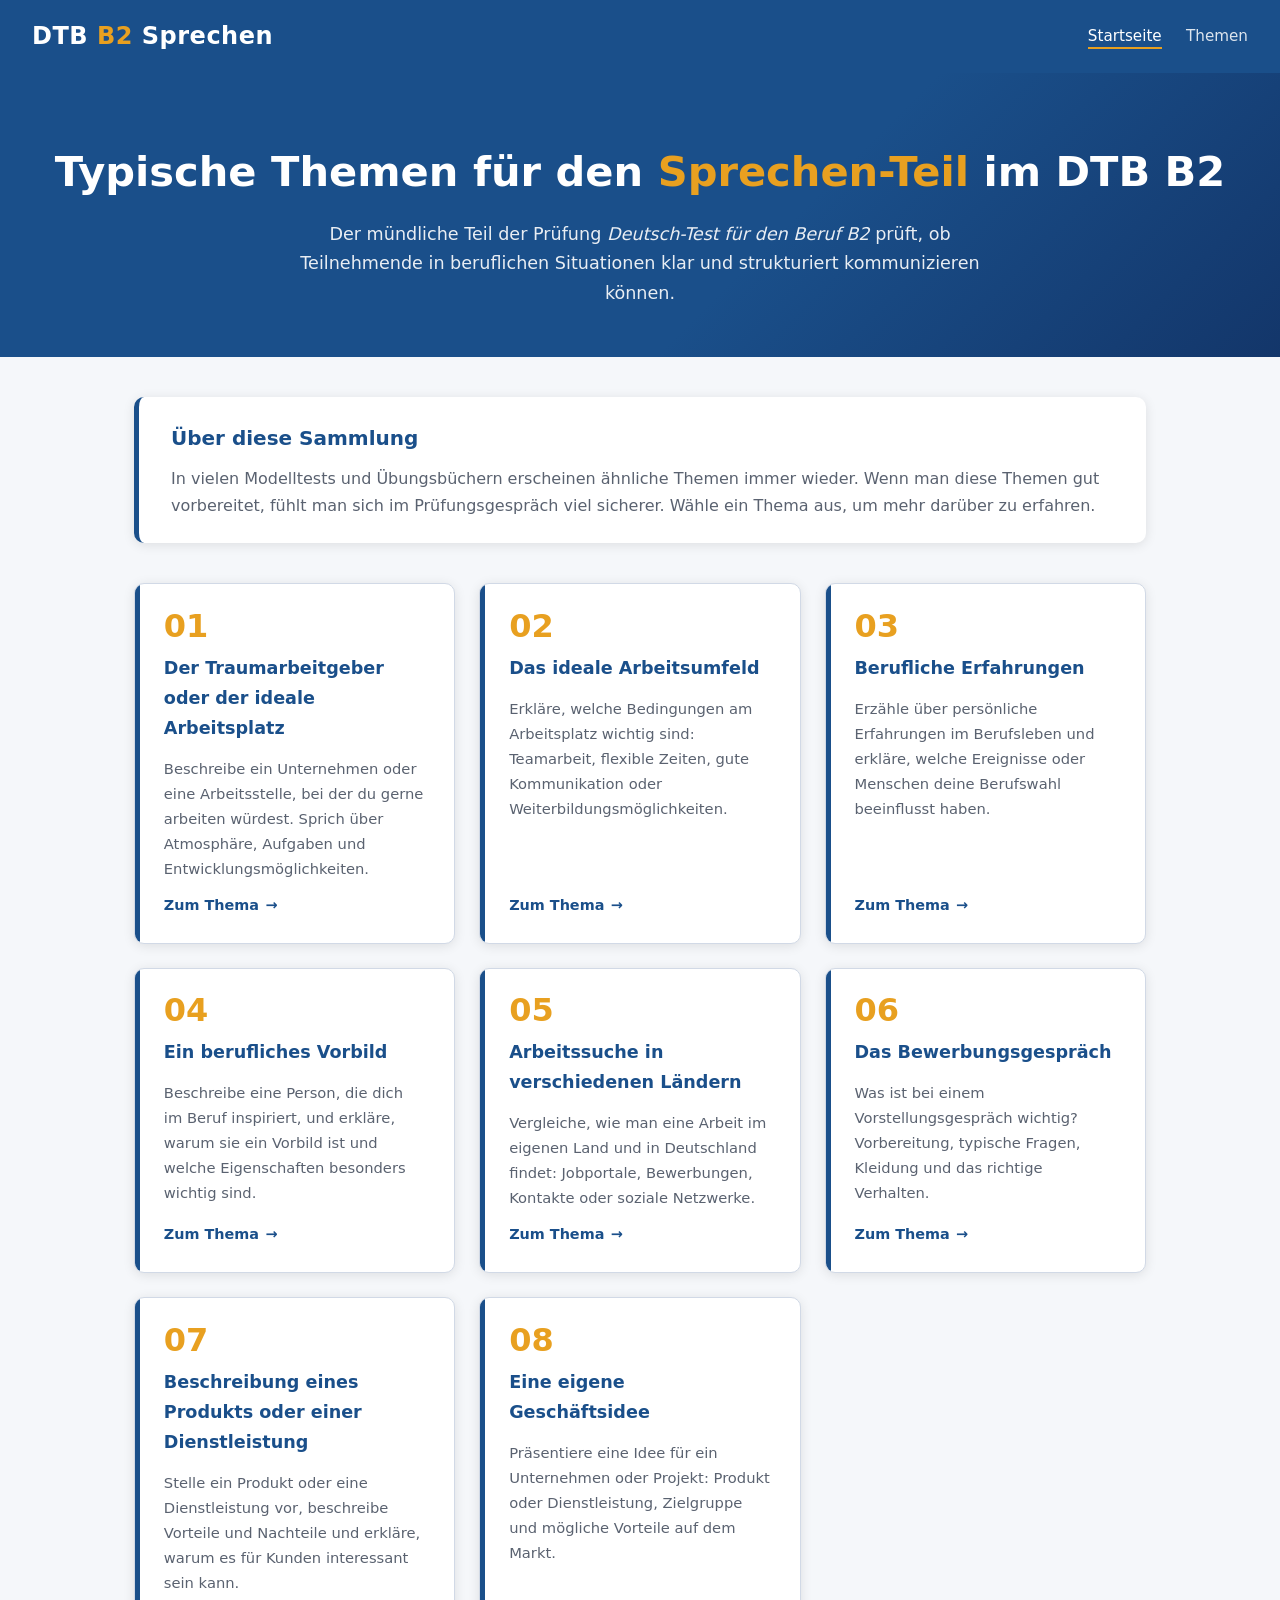
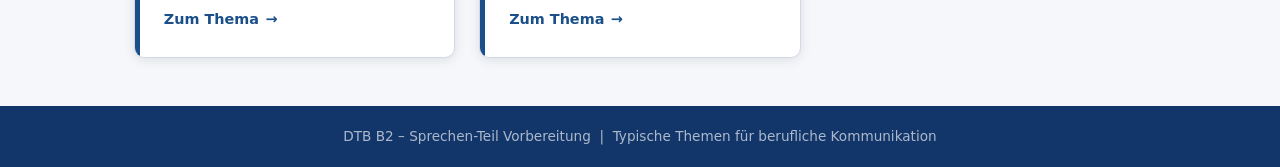
==== index.html @ e563bc87 "Create DTB B2 Sprechen-Teil website with 8 topic pages Co-authored-by: Developer3421 <85111723+Devel" ====
<!DOCTYPE html>
<html lang="de">
<head>
  <meta charset="UTF-8" />
  <meta name="viewport" content="width=device-width, initial-scale=1.0" />
  <title>DTB B2 – Sprechen-Teil: Typische Themen</title>
  <link rel="stylesheet" href="style.css" />
</head>
<body>

  <header class="site-header">
    <span class="logo">DTB <span>B2</span> Sprechen</span>
    <nav>
      <a href="index.html" class="active">Startseite</a>
      <a href="thema1.html">Themen</a>
    </nav>
  </header>

  <section class="hero">
    <h1>Typische Themen für den <span>Sprechen-Teil</span> im DTB B2</h1>
    <p>
      Der mündliche Teil der Prüfung <em>Deutsch-Test für den Beruf B2</em> prüft,
      ob Teilnehmende in beruflichen Situationen klar und strukturiert kommunizieren können.
    </p>
  </section>

  <main>
    <div class="section-intro">
      <h2>Über diese Sammlung</h2>
      <p>
        In vielen Modelltests und Übungsbüchern erscheinen ähnliche Themen immer wieder.
        Wenn man diese Themen gut vorbereitet, fühlt man sich im Prüfungsgespräch viel sicherer.
        Wähle ein Thema aus, um mehr darüber zu erfahren.
      </p>
    </div>

    <div class="topics-grid">

      <div class="topic-card">
        <div class="number">01</div>
        <h3>Der Traumarbeitgeber oder der ideale Arbeitsplatz</h3>
        <p>
          Beschreibe ein Unternehmen oder eine Arbeitsstelle, bei der du gerne arbeiten würdest.
          Sprich über Atmosphäre, Aufgaben und Entwicklungsmöglichkeiten.
        </p>
        <a href="thema1.html" class="card-link">Zum Thema</a>
      </div>

      <div class="topic-card">
        <div class="number">02</div>
        <h3>Das ideale Arbeitsumfeld</h3>
        <p>
          Erkläre, welche Bedingungen am Arbeitsplatz wichtig sind: Teamarbeit, flexible Zeiten,
          gute Kommunikation oder Weiterbildungsmöglichkeiten.
        </p>
        <a href="thema2.html" class="card-link">Zum Thema</a>
      </div>

      <div class="topic-card">
        <div class="number">03</div>
        <h3>Berufliche Erfahrungen</h3>
        <p>
          Erzähle über persönliche Erfahrungen im Berufsleben und erkläre,
          welche Ereignisse oder Menschen deine Berufswahl beeinflusst haben.
        </p>
        <a href="thema3.html" class="card-link">Zum Thema</a>
      </div>

      <div class="topic-card">
        <div class="number">04</div>
        <h3>Ein berufliches Vorbild</h3>
        <p>
          Beschreibe eine Person, die dich im Beruf inspiriert, und erkläre,
          warum sie ein Vorbild ist und welche Eigenschaften besonders wichtig sind.
        </p>
        <a href="thema4.html" class="card-link">Zum Thema</a>
      </div>

      <div class="topic-card">
        <div class="number">05</div>
        <h3>Arbeitssuche in verschiedenen Ländern</h3>
        <p>
          Vergleiche, wie man eine Arbeit im eigenen Land und in Deutschland findet:
          Jobportale, Bewerbungen, Kontakte oder soziale Netzwerke.
        </p>
        <a href="thema5.html" class="card-link">Zum Thema</a>
      </div>

      <div class="topic-card">
        <div class="number">06</div>
        <h3>Das Bewerbungsgespräch</h3>
        <p>
          Was ist bei einem Vorstellungsgespräch wichtig? Vorbereitung,
          typische Fragen, Kleidung und das richtige Verhalten.
        </p>
        <a href="thema6.html" class="card-link">Zum Thema</a>
      </div>

      <div class="topic-card">
        <div class="number">07</div>
        <h3>Beschreibung eines Produkts oder einer Dienstleistung</h3>
        <p>
          Stelle ein Produkt oder eine Dienstleistung vor, beschreibe Vorteile und Nachteile
          und erkläre, warum es für Kunden interessant sein kann.
        </p>
        <a href="thema7.html" class="card-link">Zum Thema</a>
      </div>

      <div class="topic-card">
        <div class="number">08</div>
        <h3>Eine eigene Geschäftsidee</h3>
        <p>
          Präsentiere eine Idee für ein Unternehmen oder Projekt: Produkt oder Dienstleistung,
          Zielgruppe und mögliche Vorteile auf dem Markt.
        </p>
        <a href="thema8.html" class="card-link">Zum Thema</a>
      </div>

    </div>
  </main>

  <footer class="site-footer">
    <p>DTB B2 – Sprechen-Teil Vorbereitung &nbsp;|&nbsp; Typische Themen für berufliche Kommunikation</p>
  </footer>

</body>
</html>
---- style.css ----
/* ========================================================
   DTB B2 – Sprechen-Teil: gemeinsames Stylesheet
   ======================================================== */

*, *::before, *::after {
  box-sizing: border-box;
  margin: 0;
  padding: 0;
}

:root {
  --primary:     #1a4f8a;
  --primary-dark:#13366a;
  --accent:      #e8a020;
  --bg:          #f5f7fa;
  --card-bg:     #ffffff;
  --text:        #2c2c2c;
  --muted:       #5a6270;
  --border:      #d1d9e6;
  --radius:      10px;
  --shadow:      0 2px 12px rgba(0,0,0,.10);
  --transition:  .25s ease;
}

/* ---------- Base ---------- */
html { scroll-behavior: smooth; }

body {
  font-family: 'Segoe UI', system-ui, sans-serif;
  background: var(--bg);
  color: var(--text);
  line-height: 1.7;
  min-height: 100vh;
  display: flex;
  flex-direction: column;
}

a { color: var(--primary); text-decoration: none; }
a:hover { text-decoration: underline; }

/* ---------- Site Header ---------- */
.site-header {
  background: var(--primary);
  color: #fff;
  padding: 1rem 2rem;
  display: flex;
  align-items: center;
  gap: 1rem;
  box-shadow: 0 2px 8px rgba(0,0,0,.18);
}

.site-header .logo {
  font-size: 1.5rem;
  font-weight: 700;
  color: #fff;
  letter-spacing: .5px;
  flex: 1;
}

.site-header .logo span {
  color: var(--accent);
}

.site-header nav a {
  color: rgba(255,255,255,.85);
  font-size: .95rem;
  margin-left: 1.2rem;
  transition: color var(--transition);
}

.site-header nav a:hover,
.site-header nav a.active {
  color: #fff;
  text-decoration: none;
  border-bottom: 2px solid var(--accent);
  padding-bottom: 2px;
}

/* ---------- Hero (index page) ---------- */
.hero {
  background: linear-gradient(135deg, var(--primary) 60%, var(--primary-dark) 100%);
  color: #fff;
  padding: 4rem 2rem 3rem;
  text-align: center;
}

.hero h1 {
  font-size: clamp(1.6rem, 4vw, 2.6rem);
  font-weight: 700;
  margin-bottom: .75rem;
}

.hero h1 span { color: var(--accent); }

.hero p {
  font-size: 1.1rem;
  max-width: 680px;
  margin: 0 auto;
  opacity: .9;
}

/* ---------- Main content wrapper ---------- */
main {
  flex: 1;
  width: 100%;
  max-width: 1060px;
  margin: 0 auto;
  padding: 2.5rem 1.5rem 3rem;
}

/* ---------- Section intro ---------- */
.section-intro {
  background: var(--card-bg);
  border-left: 5px solid var(--primary);
  border-radius: var(--radius);
  padding: 1.5rem 2rem;
  margin-bottom: 2.5rem;
  box-shadow: var(--shadow);
}

.section-intro h2 {
  color: var(--primary);
  font-size: 1.25rem;
  margin-bottom: .6rem;
}

.section-intro p { color: var(--muted); }

/* ---------- Topics grid (index) ---------- */
.topics-grid {
  display: grid;
  grid-template-columns: repeat(auto-fill, minmax(280px, 1fr));
  gap: 1.5rem;
}

.topic-card {
  background: var(--card-bg);
  border: 1px solid var(--border);
  border-radius: var(--radius);
  padding: 1.6rem 1.8rem;
  box-shadow: var(--shadow);
  display: flex;
  flex-direction: column;
  gap: .75rem;
  transition: transform var(--transition), box-shadow var(--transition);
  position: relative;
  overflow: hidden;
}

.topic-card::before {
  content: '';
  position: absolute;
  top: 0; left: 0;
  width: 5px; height: 100%;
  background: var(--primary);
  border-radius: var(--radius) 0 0 var(--radius);
}

.topic-card:hover {
  transform: translateY(-4px);
  box-shadow: 0 8px 24px rgba(0,0,0,.13);
}

.topic-card .number {
  font-size: 2rem;
  font-weight: 800;
  color: var(--accent);
  line-height: 1;
}

.topic-card h3 {
  font-size: 1.1rem;
  color: var(--primary);
}

.topic-card p {
  font-size: .92rem;
  color: var(--muted);
  flex: 1;
}

.topic-card .card-link {
  display: inline-flex;
  align-items: center;
  gap: .4rem;
  font-size: .9rem;
  font-weight: 600;
  color: var(--primary);
  transition: gap var(--transition);
}

.topic-card .card-link::after { content: '→'; }

.topic-card:hover .card-link { gap: .7rem; }

/* ---------- Hero inner container ---------- */
.hero-inner {
  max-width: 1060px;
  margin: 0 auto;
  padding: 0 1.5rem;
}

/* ---------- Topic page header ---------- */
.topic-hero {
  background: linear-gradient(135deg, var(--primary) 60%, var(--primary-dark) 100%);
  color: #fff;
  padding: 3rem 2rem 2.5rem;
}

.topic-hero .breadcrumb {
  font-size: .85rem;
  opacity: .75;
  margin-bottom: .75rem;
}

.topic-hero .breadcrumb a { color: rgba(255,255,255,.8); }
.topic-hero .breadcrumb a:hover { color: #fff; text-decoration: none; }

.topic-hero .topic-number {
  font-size: 1rem;
  font-weight: 700;
  text-transform: uppercase;
  letter-spacing: 1px;
  color: var(--accent);
  margin-bottom: .4rem;
}

.topic-hero h1 {
  font-size: clamp(1.4rem, 3.5vw, 2.2rem);
  font-weight: 700;
  margin-bottom: .9rem;
}

.topic-hero .topic-desc {
  font-size: 1rem;
  max-width: 700px;
  opacity: .9;
}

/* ---------- Content area (topic pages) ---------- */
.topic-content {
  display: grid;
  gap: 2rem;
  margin-top: .5rem;
}

.content-card {
  background: var(--card-bg);
  border: 1px solid var(--border);
  border-radius: var(--radius);
  padding: 2rem 2.2rem;
  box-shadow: var(--shadow);
}

.content-card h2 {
  color: var(--primary);
  font-size: 1.2rem;
  margin-bottom: 1rem;
  padding-bottom: .5rem;
  border-bottom: 2px solid var(--border);
}

.content-card p {
  color: var(--muted);
  font-style: italic;
}

/* placeholder styling for future content */
.placeholder {
  background: repeating-linear-gradient(
    45deg,
    var(--bg),
    var(--bg) 8px,
    #e9edf2 8px,
    #e9edf2 16px
  );
  border: 2px dashed var(--border);
  border-radius: var(--radius);
  padding: 2rem;
  text-align: center;
  color: var(--muted);
  font-size: .95rem;
}

.placeholder .placeholder-icon {
  font-size: 2.5rem;
  margin-bottom: .5rem;
  opacity: .5;
}

/* ---------- Navigation between topics ---------- */
.topic-nav {
  display: flex;
  justify-content: space-between;
  align-items: center;
  flex-wrap: wrap;
  gap: 1rem;
  margin-top: 2.5rem;
  padding-top: 1.5rem;
  border-top: 1px solid var(--border);
}

.topic-nav a {
  display: inline-flex;
  align-items: center;
  gap: .5rem;
  padding: .6rem 1.2rem;
  border: 2px solid var(--primary);
  border-radius: var(--radius);
  color: var(--primary);
  font-weight: 600;
  font-size: .9rem;
  transition: background var(--transition), color var(--transition);
}

.topic-nav a:hover {
  background: var(--primary);
  color: #fff;
  text-decoration: none;
}

.topic-nav .back-home {
  background: var(--accent);
  border-color: var(--accent);
  color: #fff;
}

.topic-nav .back-home:hover {
  background: #c8870f;
  border-color: #c8870f;
}

/* ---------- Site Footer ---------- */
.site-footer {
  background: var(--primary-dark);
  color: rgba(255,255,255,.65);
  text-align: center;
  padding: 1.2rem 2rem;
  font-size: .85rem;
}

.site-footer a { color: rgba(255,255,255,.8); }

/* ---------- Responsive ---------- */
@media (max-width: 600px) {
  .site-header { flex-direction: column; align-items: flex-start; }
  .site-header nav { display: flex; flex-wrap: wrap; gap: .3rem; }
  .site-header nav a { margin-left: 0; }
  .hero, .topic-hero { padding: 2.5rem 1rem 2rem; }
  main { padding: 1.5rem 1rem 2rem; }
  .content-card { padding: 1.4rem 1.2rem; }
  .topic-nav { flex-direction: column; align-items: stretch; }
  .topic-nav a { text-align: center; justify-content: center; }
}
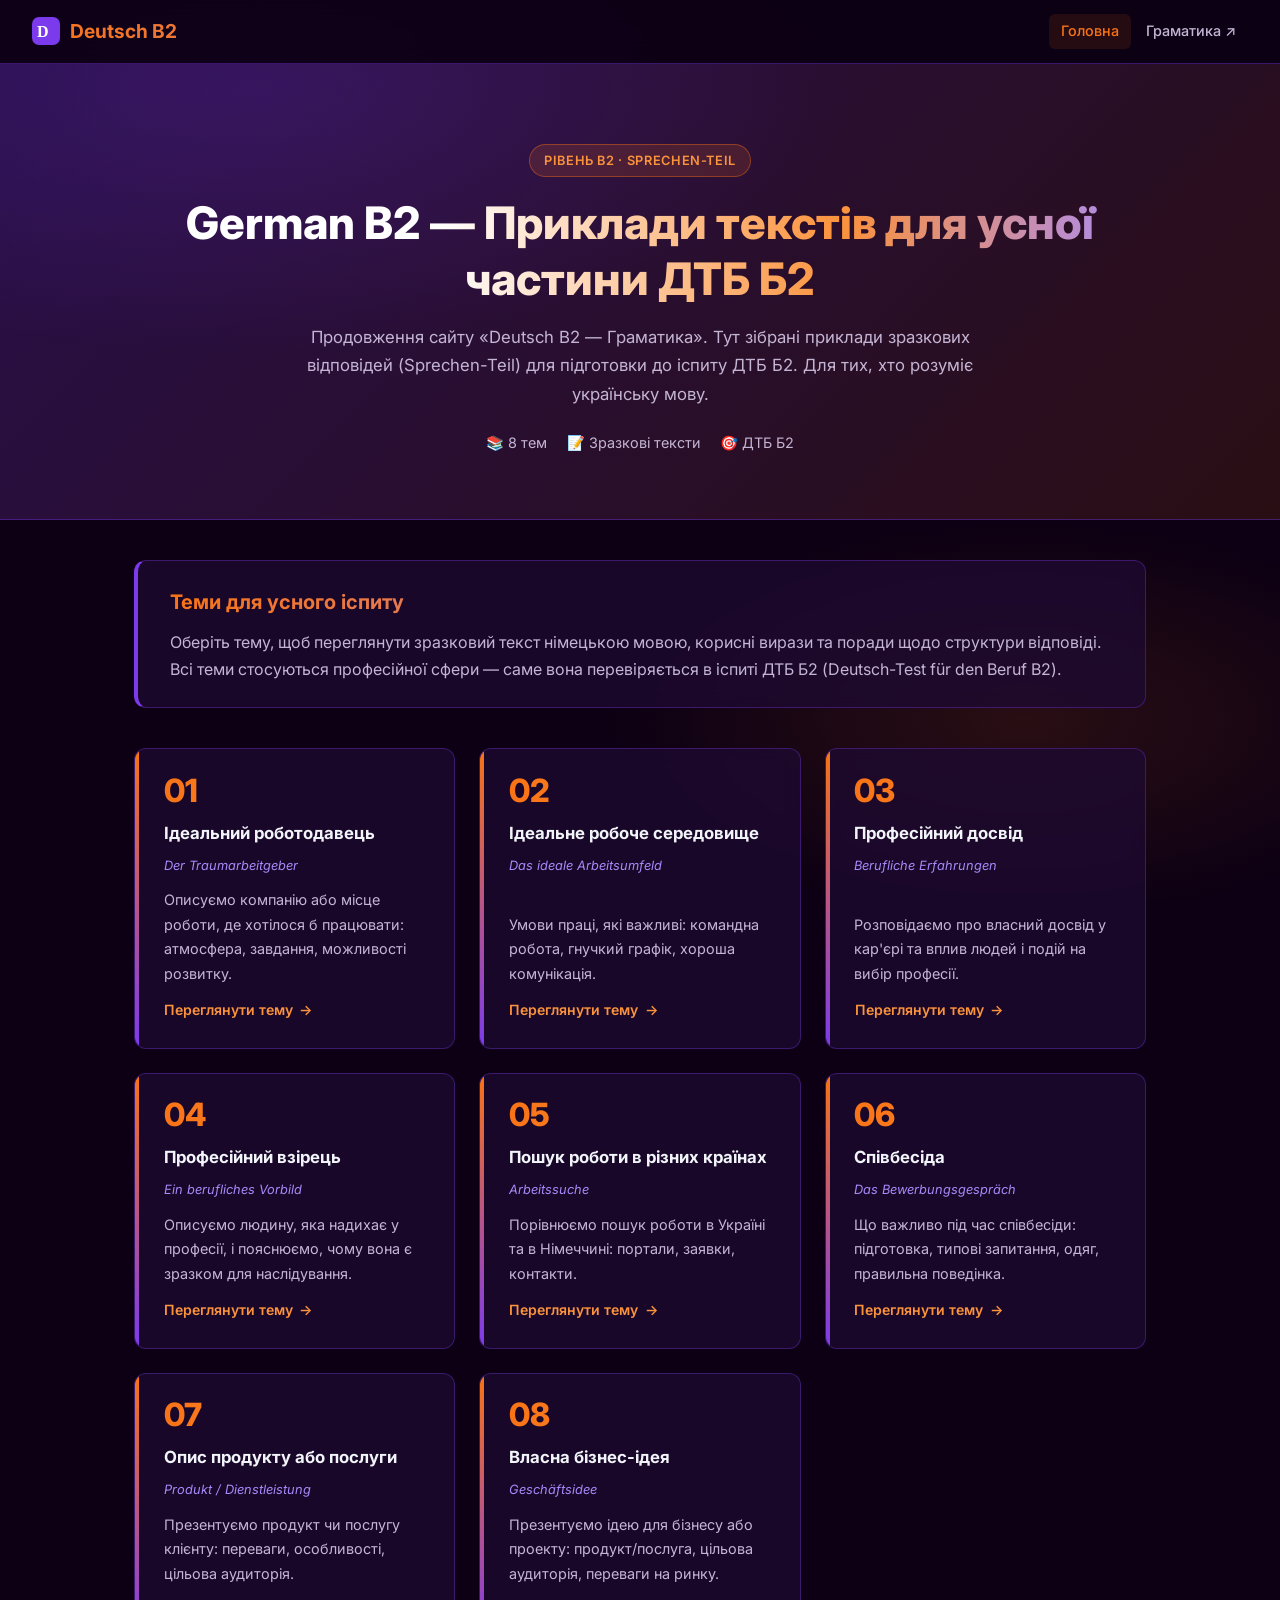
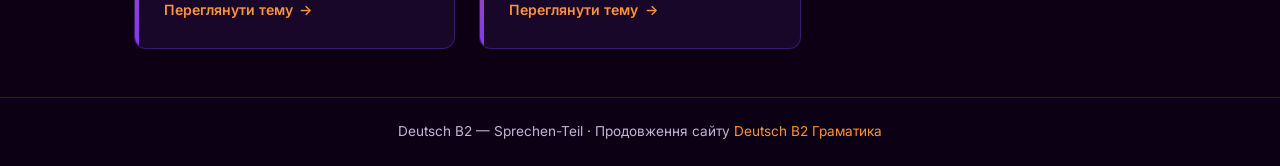
==== commit 05a2e541: "Transform site to dark purple/orange theme with Ukrainian UI and B2 example texts - Completely resty" ====
--- a/index.html
+++ b/index.html
@@ -1,36 +1,46 @@
 <!DOCTYPE html>
-<html lang="de">
+<html lang="uk">
 <head>
   <meta charset="UTF-8" />
   <meta name="viewport" content="width=device-width, initial-scale=1.0" />
-  <title>DTB B2 – Sprechen-Teil: Typische Themen</title>
+  <title>Deutsch B2 — Тексти для Sprechen-Teil (ДТБ Б2)</title>
+  <link rel="preconnect" href="https://fonts.googleapis.com">
+  <link rel="preconnect" href="https://fonts.gstatic.com" crossorigin>
+  <link href="https://fonts.googleapis.com/css2?family=Inter:wght@400;500;600;700;800&display=swap" rel="stylesheet">
   <link rel="stylesheet" href="style.css" />
 </head>
 <body>
 
   <header class="site-header">
-    <span class="logo">DTB <span>B2</span> Sprechen</span>
+    <a class="logo" href="index.html">
+      <svg width="28" height="28" viewBox="0 0 28 28" fill="none"><rect width="28" height="28" rx="7" fill="#7c3aed"/><text x="5" y="20" font-family="serif" font-size="16" font-weight="700" fill="white">D</text></svg>
+      Deutsch B2
+    </a>
     <nav>
-      <a href="index.html" class="active">Startseite</a>
-      <a href="thema1.html">Themen</a>
+      <a href="index.html" class="active">Головна</a>
+      <a href="https://developer3421.github.io/german-b2-step-further-1/" target="_blank" rel="noopener">Граматика ↗</a>
     </nav>
   </header>
 
   <section class="hero">
-    <h1>Typische Themen für den <span>Sprechen-Teil</span> im DTB B2</h1>
-    <p>
-      Der mündliche Teil der Prüfung <em>Deutsch-Test für den Beruf B2</em> prüft,
-      ob Teilnehmende in beruflichen Situationen klar und strukturiert kommunizieren können.
-    </p>
+    <div class="hero-inner">
+      <span class="badge">Рівень B2 · Sprechen-Teil</span>
+      <h1>German B2 — Приклади текстів для усної частини ДТБ Б2</h1>
+      <p>Продовження сайту «Deutsch B2 — Граматика». Тут зібрані приклади зразкових відповідей (Sprechen-Teil) для підготовки до іспиту ДТБ Б2. Для тих, хто розуміє українську мову.</p>
+      <div class="hero-meta">
+        <span>📚 8 тем</span>
+        <span>📝 Зразкові тексти</span>
+        <span>🎯 ДТБ Б2</span>
+      </div>
+    </div>
   </section>
 
   <main>
     <div class="section-intro">
-      <h2>Über diese Sammlung</h2>
+      <h2>Теми для усного іспиту</h2>
       <p>
-        In vielen Modelltests und Übungsbüchern erscheinen ähnliche Themen immer wieder.
-        Wenn man diese Themen gut vorbereitet, fühlt man sich im Prüfungsgespräch viel sicherer.
-        Wähle ein Thema aus, um mehr darüber zu erfahren.
+        Оберіть тему, щоб переглянути зразковий текст німецькою мовою, корисні вирази та поради щодо структури відповіді.
+        Всі теми стосуються професійної сфери — саме вона перевіряється в іспиті ДТБ Б2 (Deutsch-Test für den Beruf B2).
       </p>
     </div>
 
@@ -38,89 +48,73 @@
 
       <div class="topic-card">
         <div class="number">01</div>
-        <h3>Der Traumarbeitgeber oder der ideale Arbeitsplatz</h3>
-        <p>
-          Beschreibe ein Unternehmen oder eine Arbeitsstelle, bei der du gerne arbeiten würdest.
-          Sprich über Atmosphäre, Aufgaben und Entwicklungsmöglichkeiten.
-        </p>
-        <a href="thema1.html" class="card-link">Zum Thema</a>
+        <h3>Ідеальний роботодавець</h3>
+        <p class="topic-subtitle">Der Traumarbeitgeber</p>
+        <p>Описуємо компанію або місце роботи, де хотілося б працювати: атмосфера, завдання, можливості розвитку.</p>
+        <a href="thema1.html" class="card-link">Переглянути тему</a>
       </div>
 
       <div class="topic-card">
         <div class="number">02</div>
-        <h3>Das ideale Arbeitsumfeld</h3>
-        <p>
-          Erkläre, welche Bedingungen am Arbeitsplatz wichtig sind: Teamarbeit, flexible Zeiten,
-          gute Kommunikation oder Weiterbildungsmöglichkeiten.
-        </p>
-        <a href="thema2.html" class="card-link">Zum Thema</a>
+        <h3>Ідеальне робоче середовище</h3>
+        <p class="topic-subtitle">Das ideale Arbeitsumfeld</p>
+        <p>Умови праці, які важливі: командна робота, гнучкий графік, хороша комунікація.</p>
+        <a href="thema2.html" class="card-link">Переглянути тему</a>
       </div>
 
       <div class="topic-card">
         <div class="number">03</div>
-        <h3>Berufliche Erfahrungen</h3>
-        <p>
-          Erzähle über persönliche Erfahrungen im Berufsleben und erkläre,
-          welche Ereignisse oder Menschen deine Berufswahl beeinflusst haben.
-        </p>
-        <a href="thema3.html" class="card-link">Zum Thema</a>
+        <h3>Професійний досвід</h3>
+        <p class="topic-subtitle">Berufliche Erfahrungen</p>
+        <p>Розповідаємо про власний досвід у кар'єрі та вплив людей і подій на вибір професії.</p>
+        <a href="thema3.html" class="card-link">Переглянути тему</a>
       </div>
 
       <div class="topic-card">
         <div class="number">04</div>
-        <h3>Ein berufliches Vorbild</h3>
-        <p>
-          Beschreibe eine Person, die dich im Beruf inspiriert, und erkläre,
-          warum sie ein Vorbild ist und welche Eigenschaften besonders wichtig sind.
-        </p>
-        <a href="thema4.html" class="card-link">Zum Thema</a>
+        <h3>Професійний взірець</h3>
+        <p class="topic-subtitle">Ein berufliches Vorbild</p>
+        <p>Описуємо людину, яка надихає у професії, і пояснюємо, чому вона є зразком для наслідування.</p>
+        <a href="thema4.html" class="card-link">Переглянути тему</a>
       </div>
 
       <div class="topic-card">
         <div class="number">05</div>
-        <h3>Arbeitssuche in verschiedenen Ländern</h3>
-        <p>
-          Vergleiche, wie man eine Arbeit im eigenen Land und in Deutschland findet:
-          Jobportale, Bewerbungen, Kontakte oder soziale Netzwerke.
-        </p>
-        <a href="thema5.html" class="card-link">Zum Thema</a>
+        <h3>Пошук роботи в різних країнах</h3>
+        <p class="topic-subtitle">Arbeitssuche</p>
+        <p>Порівнюємо пошук роботи в Україні та в Німеччині: портали, заявки, контакти.</p>
+        <a href="thema5.html" class="card-link">Переглянути тему</a>
       </div>
 
       <div class="topic-card">
         <div class="number">06</div>
-        <h3>Das Bewerbungsgespräch</h3>
-        <p>
-          Was ist bei einem Vorstellungsgespräch wichtig? Vorbereitung,
-          typische Fragen, Kleidung und das richtige Verhalten.
-        </p>
-        <a href="thema6.html" class="card-link">Zum Thema</a>
+        <h3>Співбесіда</h3>
+        <p class="topic-subtitle">Das Bewerbungsgespräch</p>
+        <p>Що важливо під час співбесіди: підготовка, типові запитання, одяг, правильна поведінка.</p>
+        <a href="thema6.html" class="card-link">Переглянути тему</a>
       </div>
 
       <div class="topic-card">
         <div class="number">07</div>
-        <h3>Beschreibung eines Produkts oder einer Dienstleistung</h3>
-        <p>
-          Stelle ein Produkt oder eine Dienstleistung vor, beschreibe Vorteile und Nachteile
-          und erkläre, warum es für Kunden interessant sein kann.
-        </p>
-        <a href="thema7.html" class="card-link">Zum Thema</a>
+        <h3>Опис продукту або послуги</h3>
+        <p class="topic-subtitle">Produkt / Dienstleistung</p>
+        <p>Презентуємо продукт чи послугу клієнту: переваги, особливості, цільова аудиторія.</p>
+        <a href="thema7.html" class="card-link">Переглянути тему</a>
       </div>
 
       <div class="topic-card">
         <div class="number">08</div>
-        <h3>Eine eigene Geschäftsidee</h3>
-        <p>
-          Präsentiere eine Idee für ein Unternehmen oder Projekt: Produkt oder Dienstleistung,
-          Zielgruppe und mögliche Vorteile auf dem Markt.
-        </p>
-        <a href="thema8.html" class="card-link">Zum Thema</a>
+        <h3>Власна бізнес-ідея</h3>
+        <p class="topic-subtitle">Geschäftsidee</p>
+        <p>Презентуємо ідею для бізнесу або проекту: продукт/послуга, цільова аудиторія, переваги на ринку.</p>
+        <a href="thema8.html" class="card-link">Переглянути тему</a>
       </div>
 
     </div>
   </main>
 
   <footer class="site-footer">
-    <p>DTB B2 – Sprechen-Teil Vorbereitung &nbsp;|&nbsp; Typische Themen für berufliche Kommunikation</p>
+    <p>Deutsch B2 — Sprechen-Teil · Продовження сайту <a href="https://developer3421.github.io/german-b2-step-further-1/" target="_blank" rel="noopener">Deutsch B2 Граматика</a></p>
   </footer>
 
 </body>
--- a/style.css
+++ b/style.css
@@ -1,5 +1,6 @@
 /* ========================================================
-   DTB B2 – Sprechen-Teil: gemeinsames Stylesheet
+   Deutsch B2 – Sprechen-Teil: gemeinsames Stylesheet
+   Dark purple/orange theme mirroring german-b2-step-further-1
    ======================================================== */
 
 *, *::before, *::after {
@@ -9,94 +10,174 @@
 }
 
 :root {
-  --primary:     #1a4f8a;
-  --primary-dark:#13366a;
-  --accent:      #e8a020;
-  --bg:          #f5f7fa;
-  --card-bg:     #ffffff;
-  --text:        #2c2c2c;
-  --muted:       #5a6270;
-  --border:      #d1d9e6;
-  --radius:      10px;
-  --shadow:      0 2px 12px rgba(0,0,0,.10);
-  --transition:  .25s ease;
+  --orange:        #f97316;
+  --orange-light:  #fb923c;
+  --purple:        #7c3aed;
+  --purple-light:  #a78bfa;
+  --bg:            #0d0014;
+  --text:          #f1f5f9;
+  --text-muted:    #c4b5d4;
+  --card-bg:       rgba(30, 10, 50, 0.75);
+  --border:        rgba(124, 58, 237, 0.35);
+  --radius:        12px;
+  --shadow:        0 4px 24px rgba(0, 0, 0, 0.5);
+  --transition:    .25s ease;
 }
 
 /* ---------- Base ---------- */
 html { scroll-behavior: smooth; }
 
 body {
-  font-family: 'Segoe UI', system-ui, sans-serif;
+  font-family: 'Inter', 'Segoe UI', system-ui, sans-serif;
   background: var(--bg);
   color: var(--text);
   line-height: 1.7;
   min-height: 100vh;
   display: flex;
   flex-direction: column;
-}
-
-a { color: var(--primary); text-decoration: none; }
+  position: relative;
+  overflow-x: hidden;
+}
+
+/* Animated gradient background */
+body::before {
+  content: '';
+  position: fixed;
+  inset: 0;
+  background:
+    radial-gradient(ellipse 80% 50% at 20% 10%, rgba(124,58,237,0.18) 0%, transparent 60%),
+    radial-gradient(ellipse 60% 40% at 80% 80%, rgba(249,115,22,0.12) 0%, transparent 55%);
+  pointer-events: none;
+  z-index: 0;
+  animation: bgPulse 10s ease-in-out infinite alternate;
+}
+
+@keyframes bgPulse {
+  0%   { opacity: 0.7; }
+  100% { opacity: 1;   }
+}
+
+body > * { position: relative; z-index: 1; }
+
+a { color: var(--orange-light); text-decoration: none; }
 a:hover { text-decoration: underline; }
 
 /* ---------- Site Header ---------- */
 .site-header {
-  background: var(--primary);
-  color: #fff;
-  padding: 1rem 2rem;
+  position: sticky;
+  top: 0;
+  z-index: 100;
+  background: rgba(13, 0, 20, 0.85);
+  backdrop-filter: blur(12px);
+  -webkit-backdrop-filter: blur(12px);
+  border-bottom: 1px solid rgba(124, 58, 237, 0.4);
+  padding: .85rem 2rem;
   display: flex;
   align-items: center;
   gap: 1rem;
-  box-shadow: 0 2px 8px rgba(0,0,0,.18);
 }
 
 .site-header .logo {
-  font-size: 1.5rem;
+  display: flex;
+  align-items: center;
+  gap: .6rem;
+  font-size: 1.2rem;
   font-weight: 700;
-  color: #fff;
-  letter-spacing: .5px;
   flex: 1;
-}
-
-.site-header .logo span {
-  color: var(--accent);
+  background: linear-gradient(90deg, var(--orange), var(--purple-light));
+  -webkit-background-clip: text;
+  -webkit-text-fill-color: transparent;
+  background-clip: text;
+  text-decoration: none;
+}
+
+.site-header .logo:hover { text-decoration: none; }
+
+.site-header nav {
+  display: flex;
+  align-items: center;
+  gap: .2rem;
 }
 
 .site-header nav a {
-  color: rgba(255,255,255,.85);
-  font-size: .95rem;
-  margin-left: 1.2rem;
-  transition: color var(--transition);
+  color: var(--text-muted);
+  font-size: .9rem;
+  font-weight: 500;
+  padding: .35rem .75rem;
+  border-radius: 6px;
+  transition: color var(--transition), background var(--transition);
+  text-decoration: none;
 }
 
 .site-header nav a:hover,
 .site-header nav a.active {
-  color: #fff;
+  color: var(--orange);
+  background: rgba(249,115,22,0.1);
   text-decoration: none;
-  border-bottom: 2px solid var(--accent);
-  padding-bottom: 2px;
 }
 
 /* ---------- Hero (index page) ---------- */
 .hero {
-  background: linear-gradient(135deg, var(--primary) 60%, var(--primary-dark) 100%);
-  color: #fff;
-  padding: 4rem 2rem 3rem;
+  background: linear-gradient(135deg, rgba(124,58,237,0.25) 0%, rgba(249,115,22,0.12) 100%);
+  border-bottom: 1px solid var(--border);
+  padding: 5rem 2rem 4rem;
   text-align: center;
 }
 
+.hero .badge {
+  display: inline-block;
+  background: rgba(249,115,22,0.15);
+  border: 1px solid rgba(249,115,22,0.4);
+  color: var(--orange-light);
+  font-size: .8rem;
+  font-weight: 600;
+  letter-spacing: .05em;
+  padding: .3rem .9rem;
+  border-radius: 999px;
+  margin-bottom: 1.2rem;
+  text-transform: uppercase;
+}
+
 .hero h1 {
-  font-size: clamp(1.6rem, 4vw, 2.6rem);
-  font-weight: 700;
-  margin-bottom: .75rem;
-}
-
-.hero h1 span { color: var(--accent); }
-
-.hero p {
-  font-size: 1.1rem;
+  font-size: clamp(1.7rem, 4vw, 2.8rem);
+  font-weight: 800;
+  margin-bottom: .9rem;
+  background: linear-gradient(90deg, #fff 30%, var(--orange-light) 70%, var(--purple-light) 100%);
+  -webkit-background-clip: text;
+  -webkit-text-fill-color: transparent;
+  background-clip: text;
+  line-height: 1.25;
+}
+
+.hero > .hero-inner > p,
+.hero > p {
+  font-size: 1.05rem;
   max-width: 680px;
+  margin: 0 auto .5rem;
+  color: var(--text-muted);
+}
+
+.hero-meta {
+  margin-top: 1.4rem;
+  font-size: .9rem;
+  color: var(--text-muted);
+  display: flex;
+  justify-content: center;
+  flex-wrap: wrap;
+  gap: 1.2rem;
+}
+
+.hero-meta span {
+  display: flex;
+  align-items: center;
+  gap: .35rem;
+}
+
+/* ---------- Hero inner container ---------- */
+.hero-inner {
+  max-width: 1060px;
   margin: 0 auto;
-  opacity: .9;
+  padding: 0 1.5rem;
 }
 
 /* ---------- Main content wrapper ---------- */
@@ -111,20 +192,25 @@
 /* ---------- Section intro ---------- */
 .section-intro {
   background: var(--card-bg);
-  border-left: 5px solid var(--primary);
+  border: 1px solid var(--border);
+  border-left: 4px solid var(--purple);
   border-radius: var(--radius);
   padding: 1.5rem 2rem;
   margin-bottom: 2.5rem;
-  box-shadow: var(--shadow);
+  backdrop-filter: blur(8px);
 }
 
 .section-intro h2 {
-  color: var(--primary);
   font-size: 1.25rem;
+  font-weight: 700;
   margin-bottom: .6rem;
-}
-
-.section-intro p { color: var(--muted); }
+  background: linear-gradient(90deg, var(--orange), var(--purple-light));
+  -webkit-background-clip: text;
+  -webkit-text-fill-color: transparent;
+  background-clip: text;
+}
+
+.section-intro p { color: var(--text-muted); }
 
 /* ---------- Topics grid (index) ---------- */
 .topics-grid {
@@ -138,11 +224,11 @@
   border: 1px solid var(--border);
   border-radius: var(--radius);
   padding: 1.6rem 1.8rem;
-  box-shadow: var(--shadow);
+  backdrop-filter: blur(8px);
   display: flex;
   flex-direction: column;
   gap: .75rem;
-  transition: transform var(--transition), box-shadow var(--transition);
+  transition: transform var(--transition), box-shadow var(--transition), border-color var(--transition);
   position: relative;
   overflow: hidden;
 }
@@ -151,90 +237,105 @@
   content: '';
   position: absolute;
   top: 0; left: 0;
-  width: 5px; height: 100%;
-  background: var(--primary);
+  width: 4px; height: 100%;
+  background: linear-gradient(180deg, var(--orange), var(--purple));
   border-radius: var(--radius) 0 0 var(--radius);
 }
 
 .topic-card:hover {
   transform: translateY(-4px);
-  box-shadow: 0 8px 24px rgba(0,0,0,.13);
+  box-shadow: 0 8px 32px rgba(249,115,22,0.2);
+  border-color: rgba(249,115,22,0.45);
 }
 
 .topic-card .number {
   font-size: 2rem;
   font-weight: 800;
-  color: var(--accent);
+  background: linear-gradient(90deg, var(--orange), var(--orange-light));
+  -webkit-background-clip: text;
+  -webkit-text-fill-color: transparent;
+  background-clip: text;
   line-height: 1;
 }
 
 .topic-card h3 {
-  font-size: 1.1rem;
-  color: var(--primary);
+  font-size: 1.05rem;
+  font-weight: 700;
+  color: var(--text);
+}
+
+.topic-card .topic-subtitle {
+  font-size: .8rem;
+  color: var(--purple-light);
+  font-style: italic;
+  margin-top: -.3rem;
 }
 
 .topic-card p {
-  font-size: .92rem;
-  color: var(--muted);
+  font-size: .9rem;
+  color: var(--text-muted);
   flex: 1;
+  font-style: normal;
 }
 
 .topic-card .card-link {
   display: inline-flex;
   align-items: center;
   gap: .4rem;
-  font-size: .9rem;
+  font-size: .88rem;
   font-weight: 600;
-  color: var(--primary);
-  transition: gap var(--transition);
+  color: var(--orange-light);
+  transition: gap var(--transition), color var(--transition);
+  text-decoration: none;
 }
 
 .topic-card .card-link::after { content: '→'; }
 
-.topic-card:hover .card-link { gap: .7rem; }
-
-/* ---------- Hero inner container ---------- */
-.hero-inner {
-  max-width: 1060px;
-  margin: 0 auto;
-  padding: 0 1.5rem;
-}
-
-/* ---------- Topic page header ---------- */
+.topic-card:hover .card-link { gap: .7rem; color: var(--orange); }
+
+/* ---------- Topic page hero ---------- */
 .topic-hero {
-  background: linear-gradient(135deg, var(--primary) 60%, var(--primary-dark) 100%);
-  color: #fff;
+  background: linear-gradient(135deg, rgba(124,58,237,0.3) 0%, rgba(249,115,22,0.15) 100%);
+  border-bottom: 1px solid var(--border);
   padding: 3rem 2rem 2.5rem;
 }
 
 .topic-hero .breadcrumb {
+  font-size: .82rem;
+  color: var(--text-muted);
+  margin-bottom: .75rem;
+}
+
+.topic-hero .breadcrumb a {
+  color: var(--text-muted);
+  transition: color var(--transition);
+}
+
+.topic-hero .breadcrumb a:hover { color: var(--orange-light); text-decoration: none; }
+
+.topic-hero .topic-number {
   font-size: .85rem;
-  opacity: .75;
-  margin-bottom: .75rem;
-}
-
-.topic-hero .breadcrumb a { color: rgba(255,255,255,.8); }
-.topic-hero .breadcrumb a:hover { color: #fff; text-decoration: none; }
-
-.topic-hero .topic-number {
-  font-size: 1rem;
   font-weight: 700;
   text-transform: uppercase;
-  letter-spacing: 1px;
-  color: var(--accent);
+  letter-spacing: .08em;
+  color: var(--orange);
   margin-bottom: .4rem;
 }
 
 .topic-hero h1 {
   font-size: clamp(1.4rem, 3.5vw, 2.2rem);
-  font-weight: 700;
+  font-weight: 800;
   margin-bottom: .9rem;
+  background: linear-gradient(90deg, #fff 40%, var(--orange-light) 100%);
+  -webkit-background-clip: text;
+  -webkit-text-fill-color: transparent;
+  background-clip: text;
 }
 
 .topic-hero .topic-desc {
   font-size: 1rem;
   max-width: 700px;
-  opacity: .9;
+  color: var(--text-muted);
 }
 
 /* ---------- Content area (topic pages) ---------- */
@@ -249,43 +350,106 @@
   border: 1px solid var(--border);
   border-radius: var(--radius);
   padding: 2rem 2.2rem;
-  box-shadow: var(--shadow);
+  backdrop-filter: blur(8px);
+  transition: border-color var(--transition);
+}
+
+.content-card:hover {
+  border-color: rgba(124,58,237,0.6);
 }
 
 .content-card h2 {
-  color: var(--primary);
   font-size: 1.2rem;
+  font-weight: 700;
   margin-bottom: 1rem;
-  padding-bottom: .5rem;
-  border-bottom: 2px solid var(--border);
-}
-
-.content-card p {
-  color: var(--muted);
-  font-style: italic;
-}
-
-/* placeholder styling for future content */
-.placeholder {
-  background: repeating-linear-gradient(
-    45deg,
-    var(--bg),
-    var(--bg) 8px,
-    #e9edf2 8px,
-    #e9edf2 16px
-  );
-  border: 2px dashed var(--border);
+  padding-bottom: .6rem;
+  border-bottom: 1px solid var(--border);
+  background: linear-gradient(90deg, var(--orange-light), var(--purple-light));
+  -webkit-background-clip: text;
+  -webkit-text-fill-color: transparent;
+  background-clip: text;
+}
+
+.content-card .card-intro {
+  color: var(--text-muted);
+  font-size: .95rem;
+  margin-bottom: 1.2rem;
+}
+
+/* ---------- Example block (German text) ---------- */
+.example-block {
+  background: rgba(13,0,20,0.6);
+  border: 1px solid rgba(124,58,237,0.4);
+  border-left: 4px solid var(--orange);
   border-radius: var(--radius);
-  padding: 2rem;
-  text-align: center;
-  color: var(--muted);
-  font-size: .95rem;
-}
-
-.placeholder .placeholder-icon {
-  font-size: 2.5rem;
-  margin-bottom: .5rem;
-  opacity: .5;
+  padding: 1.5rem 1.8rem;
+  display: flex;
+  flex-direction: column;
+  gap: .85rem;
+}
+
+.example-block p {
+  color: var(--text);
+  font-size: .97rem;
+  line-height: 1.8;
+  font-style: normal;
+}
+
+/* ---------- Vocab list ---------- */
+.vocab-list {
+  list-style: none;
+  display: flex;
+  flex-direction: column;
+  gap: .7rem;
+}
+
+.vocab-list li {
+  padding: .55rem .9rem;
+  background: rgba(13,0,20,0.5);
+  border: 1px solid var(--border);
+  border-radius: 8px;
+  font-size: .93rem;
+  line-height: 1.5;
+}
+
+.vocab-list .de-phrase {
+  color: var(--orange-light);
+  font-weight: 600;
+}
+
+.vocab-list .uk-trans {
+  color: var(--text-muted);
+}
+
+/* ---------- Tip box ---------- */
+.tip-box {
+  background: rgba(124,58,237,0.12);
+  border: 1px solid rgba(124,58,237,0.3);
+  border-radius: 8px;
+  padding: .9rem 1.2rem;
+  margin-bottom: .8rem;
+}
+
+.tip-box p {
+  color: var(--text);
+  font-size: .93rem;
+  font-style: normal;
+}
+
+.tip-box:last-child { margin-bottom: 0; }
+
+/* ---------- Badge ---------- */
+.badge {
+  display: inline-block;
+  background: rgba(249,115,22,0.15);
+  border: 1px solid rgba(249,115,22,0.4);
+  color: var(--orange-light);
+  font-size: .78rem;
+  font-weight: 600;
+  letter-spacing: .05em;
+  padding: .28rem .8rem;
+  border-radius: 999px;
+  text-transform: uppercase;
 }
 
 /* ---------- Navigation between topics ---------- */
@@ -304,51 +468,57 @@
   display: inline-flex;
   align-items: center;
   gap: .5rem;
-  padding: .6rem 1.2rem;
-  border: 2px solid var(--primary);
+  padding: .6rem 1.3rem;
+  border: 1px solid rgba(124,58,237,0.45);
   border-radius: var(--radius);
-  color: var(--primary);
+  color: var(--purple-light);
   font-weight: 600;
   font-size: .9rem;
-  transition: background var(--transition), color var(--transition);
+  transition: background var(--transition), color var(--transition), border-color var(--transition);
+  text-decoration: none;
 }
 
 .topic-nav a:hover {
-  background: var(--primary);
+  background: rgba(124,58,237,0.2);
   color: #fff;
+  border-color: var(--purple-light);
   text-decoration: none;
 }
 
 .topic-nav .back-home {
-  background: var(--accent);
-  border-color: var(--accent);
-  color: #fff;
+  background: rgba(249,115,22,0.15);
+  border-color: rgba(249,115,22,0.45);
+  color: var(--orange-light);
 }
 
 .topic-nav .back-home:hover {
-  background: #c8870f;
-  border-color: #c8870f;
+  background: rgba(249,115,22,0.3);
+  border-color: var(--orange);
+  color: var(--orange);
 }
 
 /* ---------- Site Footer ---------- */
 .site-footer {
-  background: var(--primary-dark);
-  color: rgba(255,255,255,.65);
+  background: rgba(13, 0, 20, 0.6);
+  border-top: 1px solid var(--border);
+  color: var(--text-muted);
   text-align: center;
-  padding: 1.2rem 2rem;
+  padding: 1.4rem 2rem;
   font-size: .85rem;
 }
 
-.site-footer a { color: rgba(255,255,255,.8); }
+.site-footer a { color: var(--orange-light); }
+.site-footer a:hover { color: var(--orange); }
 
 /* ---------- Responsive ---------- */
 @media (max-width: 600px) {
-  .site-header { flex-direction: column; align-items: flex-start; }
-  .site-header nav { display: flex; flex-wrap: wrap; gap: .3rem; }
-  .site-header nav a { margin-left: 0; }
+  .site-header { flex-direction: column; align-items: flex-start; gap: .6rem; }
+  .site-header nav { flex-wrap: wrap; gap: .2rem; }
   .hero, .topic-hero { padding: 2.5rem 1rem 2rem; }
   main { padding: 1.5rem 1rem 2rem; }
   .content-card { padding: 1.4rem 1.2rem; }
+  .example-block { padding: 1.1rem 1.1rem; }
   .topic-nav { flex-direction: column; align-items: stretch; }
   .topic-nav a { text-align: center; justify-content: center; }
-}
+  .hero-meta { flex-direction: column; align-items: center; gap: .5rem; }
+}
